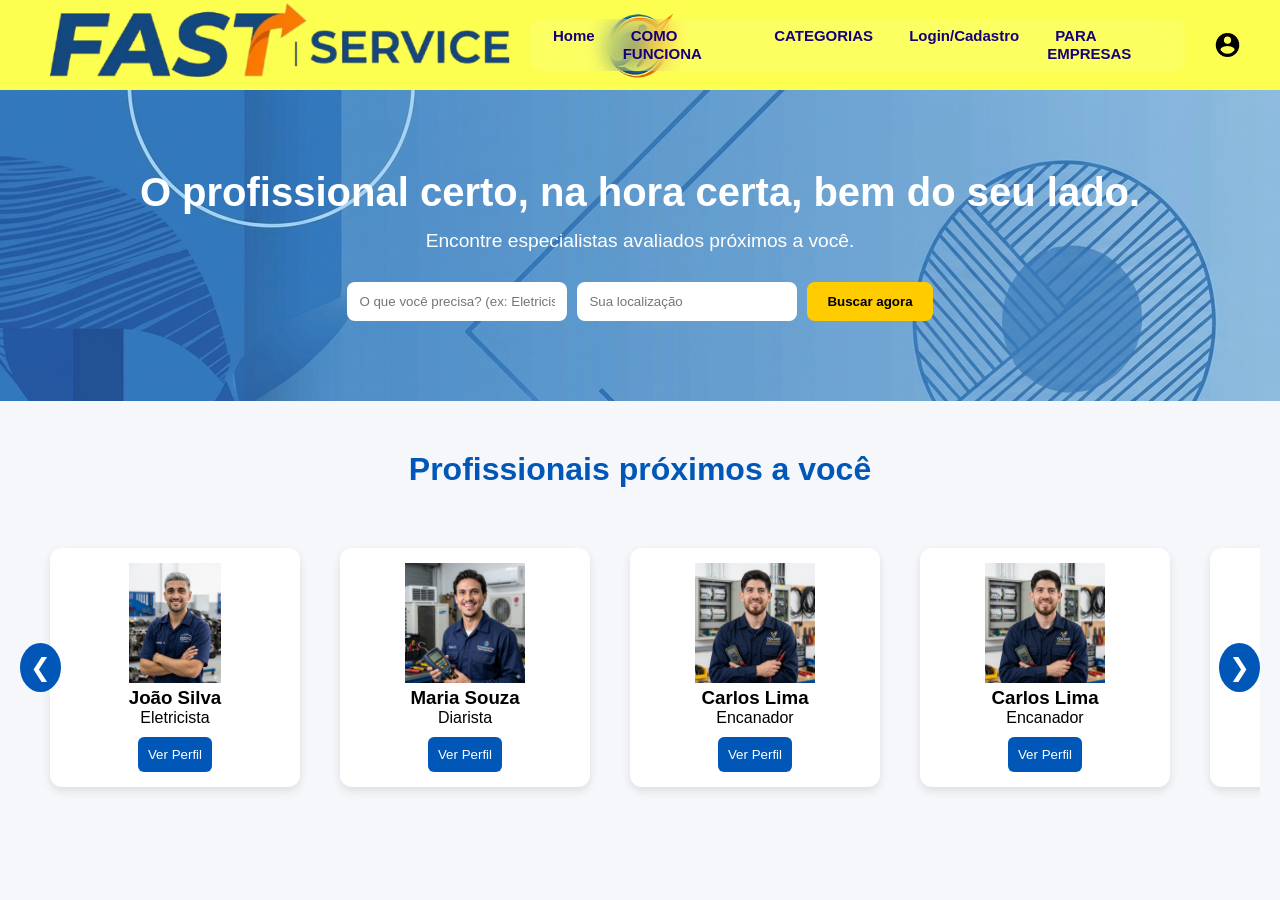
==== fast-service/home-page.html @ c53a156b "Organização do CSS em arquivos separados, criação da pagina de teste login-page.html, padronização d" ====
<!DOCTYPE html>
<html lang="pt-br">
<head>
    <meta charset="UTF-8">
    <meta name="viewport" content="width=device-width, initial-scale=1.0">
    <link rel="stylesheet" href="css/home-page.css">
    <link rel="stylesheet" href="css/navbar.css">
    <link rel="icon" href="img/logo-fastservice-removebg-preview.png">
    <script src="js/index.js" defer></script>
    <title>Fast Service</title>
    
</head>
<body>
  
  <header class="navbar">

      <div class="inicio">
          <img src="img/back-removebg-preview.png" alt="Fast Service" width="500">
      </div>

      <nav>
          <img src="img/logo-fastservice-removebg-preview.png" alt="Logo do site" class="logo">

          <ul class="menu">
              <li><a href="">Home</a></li>
              <li><a href="">COMO FUNCIONA</a></li>
              <li><a href="">CATEGORIAS</a></li>
              <li><a href="">Login/Cadastro</a></li>
              <li><a href="">PARA EMPRESAS</a></li>
          </ul>

          <div class="user-area">
              <img src="img/user.png" alt="User" class="users" id="userIcon">

              <div class="user-menu" id="userMenu">
                  <h3>Login</h3>
                  <input type="text" placeholder="Email">
                  <input type="password" placeholder="Senha">
                  <button>Entrar</button>
              </div>
          </div>
      </nav>

  </header>
  
  <!-- HERO -->
  <section class="hero">
    <h1>O profissional certo, na hora certa, bem do seu lado.</h1>
    <p>Encontre especialistas avaliados próximos a você.</p>

    <div class="search-box">
      <input type="text" id="servico" placeholder="O que você precisa? (ex: Eletricista, Mecânico)">
      <input type="text" id="local" placeholder="Sua localização">
      <button onclick="buscar()">Buscar agora</button>
    </div>
  </section>

  <!-- PROFISSIONAIS -->
    <section class="profissionais">
    <h2>Profissionais próximos a você</h2>

    <div class="carrossel-container">

      <button class="seta esquerda" onclick="scrollCarrossel(-1)">❮</button>

      <div class="carrossel" id="carrossel">
        
        <!-- PROFISSIONAIS 01-->
        <div class="card">
          
          <img src="img/mecanico.PNG">
          <h3>João Silva</h3>
          <p>Eletricista</p>
          <button onclick="verPerfil('Miguel Nunes')">Ver Perfil</button>
        
        </div>
        <!-- PROFISSIONAIS 02-->
        <div class="card">
          
          <img src="img/eletronico.PNG">
          <h3>Maria Souza</h3>
          <p>Diarista</p>
          <button onclick="verPerfil('Miguel Nunes')">Ver Perfil</button>
          
        </div>
        <!-- PROFISSIONAIS 03-->
        <div class="card">
        
          <img src="img/eletricista.PNG">
          <h3>Carlos Lima</h3>
          <p>Encanador</p>
          <button onclick="verPerfil('Miguel Nunes')">Ver Perfil</button>
        
        </div>
        <!-- PROFISSIONAIS 04-->
        <div class="card">

          <img src="img/eletricista.PNG">
          <h3>Carlos Lima</h3>
          <p>Encanador</p>
          <button onclick="verPerfil('Miguel Nunes')">Ver Perfil</button>
        
        </div>
        <!-- PROFISSIONAIS 05-->
        <div class="card">
          
          <img src="img/eletricista.PNG">
          <h3>Carlos Lima</h3>
          <p>Encanador</p>
          <button onclick="verPerfil('Miguel Nunes')">Ver Perfil</button>

        </div>
        <!-- PROFISSIONAIS 06-->
        <div class="card">
          
          <img src="img/eletricista.PNG">
          <h3>Carlos Lima</h3>
          <p>Encanador</p>
          <button onclick="verPerfil('Miguel Nunes')">Ver Perfil</button>
        
        </div>
        <!-- PROFISSIONAIS 07-->
        <div class="card">
          
          <img src="img/eletricista.PNG">
          <h3>Carlos Lima</h3>
          <p>Encanador</p>
          <button onclick="verPerfil('Miguel Nunes')">Ver Perfil</button>
        
        </div>

        <!-- pode duplicar mais -->
        
      </div>
    
      <button class="seta direita" onclick="scrollCarrossel(1)">❯</button>
      
    </div>
  </section>

  <div id="modalPerfil" class="modal">
    <div class="modal-content">
      <span onclick="fecharModal()" class="fechar">&times;</span>
      <h2 id="nomePerfil"></h2>
      <p>Informações do profissional...</p>
    </div>
  </div>


</body>
</html>
---- fast-service/css/home-page.css ----
*{
margin: 0;
padding: 0;
box-sizing: border-box;
font-family: Arial, sans-serif;
}

body {
  background-color: #f5f7fa;
}

.hero {
 background-image: url('../img/fundo.PNG');
  color: white;
  text-align: center;
  padding: 80px 20px;
}

.hero h1 {
  font-size: 2.5rem;
  margin-bottom: 15px;
}

.hero p {
  font-size: 1.2rem;
  margin-bottom: 30px;
}


.search-box {
  display: flex;
  justify-content: center;
  gap: 10px;
  flex-wrap: wrap;
}

.search-box input {
  padding: 12px;
  border-radius: 8px;
  border: none;
  width: 220px;
  outline: none;
}

.search-box button {
  background-color: #ffcc00;
  color: #000;
  border: none;
  padding: 12px 20px;
  border-radius: 8px;
  cursor: pointer;
  font-weight: bold;
  transition: 0.3s;
}

.search-box button:hover {
  background-color: #e6b800;
}


.profissionais {
  padding: 50px 20px;
  text-align: center;
}

.profissionais h2 {
  font-size: 2rem;
  color: #0057b8;
  margin-bottom: 30px;
}


.card {
  background: white;
  border-radius: 12px;
  padding: 20px;
  margin: 10px;
  display: inline-block;
  width: 250px;
  box-shadow: 0 4px 10px rgba(0,0,0,0.1);
  transition: 0.3s;
}

.card:hover {
  transform: translateY(-5px);
}


.card button {
  background-color: #0057b8;
  color: white;
  border: none;
  padding: 10px;
  border-radius: 6px;
  margin-top: 10px;
  cursor: pointer;
}

.card button:hover {
  background-color: #003f88;
}body {
    margin: 0;
}

.carrossel-container {
  position: relative;
  display: flex;
  align-items: center;
}

.carrossel {
  display: flex;
  overflow-x: hidden;
  scroll-behavior: smooth;
  gap: 20px;
  padding: 20px;
}

/* CARD */
.card {
  min-width: 200px;
  background: white;
  border-radius: 12px;
  padding: 15px;
  text-align: center;
  flex-shrink: 0;
}

.card img {
  width: 100%;
  height: 120px;
  border-radius: 10px;
  object-fit: contain;
}

/* SETAS */
.seta {
  position: absolute;
  background: #0057b8;
  color: white;
  border: none;
  font-size: 25px;
  padding: 10px;
  cursor: pointer;
  border-radius: 50%;
  z-index: 10;
}

.esquerda {
  left: 0;
}

.direita {
  right: 0;
}
.modal {
  display: none;
  position: fixed;
  top: 0;
  left: 0;
  width: 100%;
  height: 100%;
  background: rgba(0,0,0,0.6);
}

.modal-content {
  background: white;
  margin: 10% auto;
  padding: 20px;
  width: 300px;
  border-radius: 10px;
  text-align: center;
}

.fechar {
  float: right;
  cursor: pointer;
  font-size: 20px;
}
---- fast-service/css/navbar.css ----
*{
margin: 0;
padding: 0;
box-sizing: border-box;
font-family: Arial, sans-serif;
}

.navbar {
    background-color: rgb(252, 255, 80);
    display: flex;
    align-items: center;
    justify-content: space-between;
    padding: 15px 30px;
    height: 90px;
    position: relative;
}

/* NAV */
nav {
    display: flex;
    align-items: center;
    gap: 20px;
}

/* LOGO CENTRAL */
.logo {
    position: absolute;
    left: 50%;
    transform: translateX(-50%);
    width: 70px;
}

/* MENU */
.menu {
    list-style: none;
    display: flex;
    gap: 20px;
    margin: 0;
    padding: 8px 15px;
    background: rgba(255, 255, 255, 0.1);
    border-radius: 10px;
    backdrop-filter: blur(10px);
}

/* LINKS */
.menu li a {
    text-decoration: none;
    color: rgb(22, 0, 121);
    font-weight: bold;
    padding: 4px 8px;
    border-radius: 5px;
    transition: 0.3s;
    font-size: 15px;
}

.menu li a:hover {
    background-color: white;
    color: rgb(148, 101, 0);
    transform: translateY(-2px) scale(1.05);
    box-shadow: 0 4px 10px rgba(0,0,0,0.2);
}

/* USER */
.users {
    width: 45px;
    cursor: pointer;
}

/* AREA DO USER */
.user-area {
    position: relative;
    display: flex;
    align-items: center;
}

/* MENU LOGIN */
.user-menu {
    position: absolute;
    top: 60px;
    right: 0;
    width: 220px;
    background: white;
    border-radius: 10px;
    padding: 15px;
    box-shadow: 0 4px 15px rgba(0,0,0,0.2);
    display: none;
    flex-direction: column;
    gap: 10px;
    z-index: 1000;
}

/* INPUTS */
.user-menu input {
    padding: 8px;
    border: 1px solid #ccc;
    border-radius: 5px;
}

/* BOTÃO */
.user-menu button {
    padding: 8px;
    border: none;
    background: rgb(252, 255, 80);
    font-weight: bold;
    cursor: pointer;
    border-radius: 5px;
}
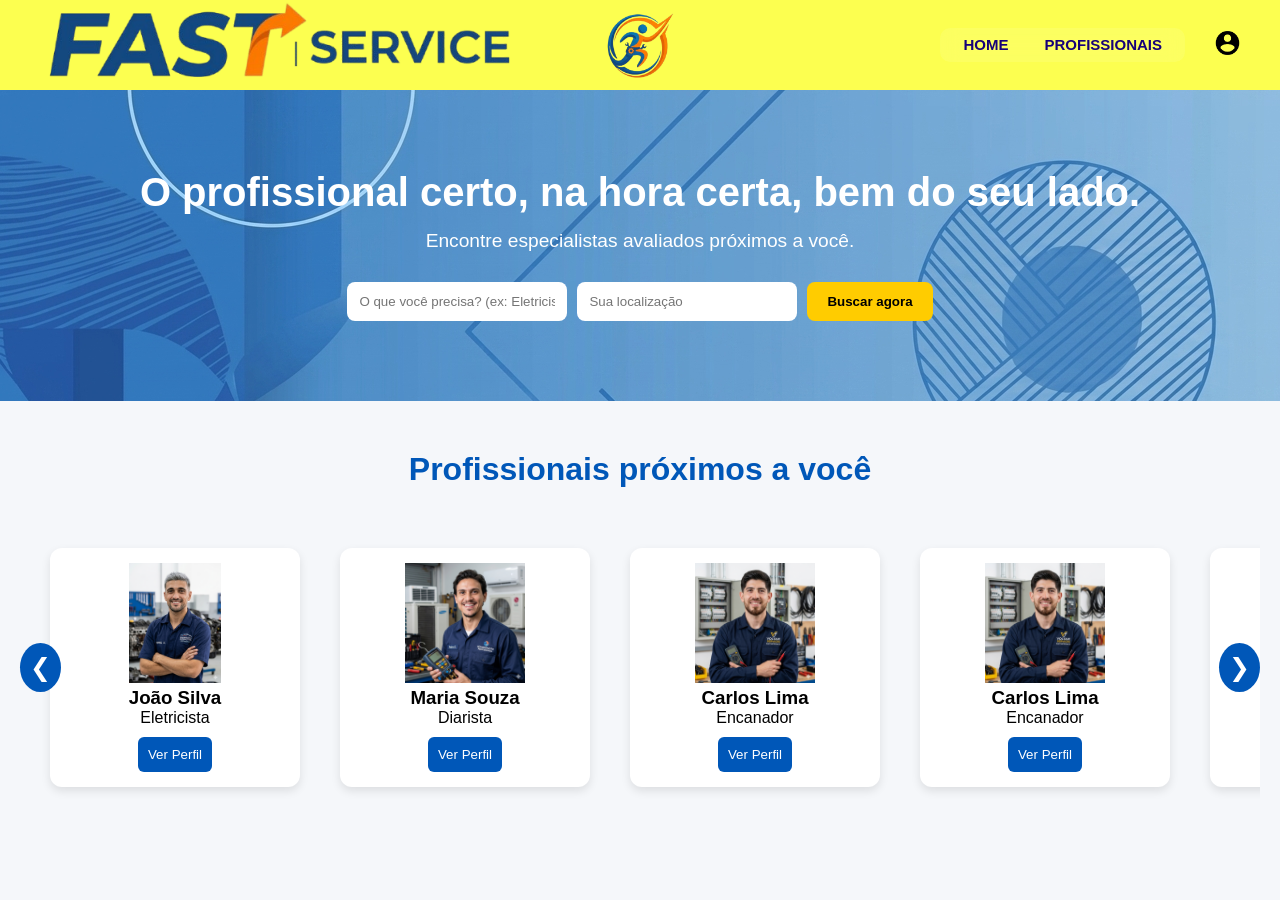
==== commit 1933689f: "Pequenas alterações na navbar, reformulação do form de cadastro, criação do form da pagina de login," ====
--- a/fast-service/home-page.html
+++ b/fast-service/home-page.html
@@ -8,144 +8,128 @@
     <link rel="icon" href="img/logo-fastservice-removebg-preview.png">
     <script src="js/index.js" defer></script>
     <title>Fast Service</title>
-    
 </head>
 <body>
-  
-  <header class="navbar">
-
-      <div class="inicio">
-          <img src="img/back-removebg-preview.png" alt="Fast Service" width="500">
-      </div>
-
-      <nav>
-          <img src="img/logo-fastservice-removebg-preview.png" alt="Logo do site" class="logo">
-
-          <ul class="menu">
-              <li><a href="">Home</a></li>
-              <li><a href="">COMO FUNCIONA</a></li>
-              <li><a href="">CATEGORIAS</a></li>
-              <li><a href="">Login/Cadastro</a></li>
-              <li><a href="">PARA EMPRESAS</a></li>
-          </ul>
-
-          <div class="user-area">
-              <img src="img/user.png" alt="User" class="users" id="userIcon">
-
-              <div class="user-menu" id="userMenu">
-                  <h3>Login</h3>
-                  <input type="text" placeholder="Email">
-                  <input type="password" placeholder="Senha">
-                  <button>Entrar</button>
-              </div>
-          </div>
-      </nav>
-
-  </header>
-  
-  <!-- HERO -->
-  <section class="hero">
-    <h1>O profissional certo, na hora certa, bem do seu lado.</h1>
-    <p>Encontre especialistas avaliados próximos a você.</p>
-
-    <div class="search-box">
-      <input type="text" id="servico" placeholder="O que você precisa? (ex: Eletricista, Mecânico)">
-      <input type="text" id="local" placeholder="Sua localização">
-      <button onclick="buscar()">Buscar agora</button>
-    </div>
-  </section>
-
-  <!-- PROFISSIONAIS -->
-    <section class="profissionais">
-    <h2>Profissionais próximos a você</h2>
-
-    <div class="carrossel-container">
-
-      <button class="seta esquerda" onclick="scrollCarrossel(-1)">❮</button>
-
-      <div class="carrossel" id="carrossel">
-        
-        <!-- PROFISSIONAIS 01-->
-        <div class="card">
-          
-          <img src="img/mecanico.PNG">
-          <h3>João Silva</h3>
-          <p>Eletricista</p>
-          <button onclick="verPerfil('Miguel Nunes')">Ver Perfil</button>
-        
-        </div>
-        <!-- PROFISSIONAIS 02-->
-        <div class="card">
-          
-          <img src="img/eletronico.PNG">
-          <h3>Maria Souza</h3>
-          <p>Diarista</p>
-          <button onclick="verPerfil('Miguel Nunes')">Ver Perfil</button>
-          
-        </div>
-        <!-- PROFISSIONAIS 03-->
-        <div class="card">
-        
-          <img src="img/eletricista.PNG">
-          <h3>Carlos Lima</h3>
-          <p>Encanador</p>
-          <button onclick="verPerfil('Miguel Nunes')">Ver Perfil</button>
-        
-        </div>
-        <!-- PROFISSIONAIS 04-->
-        <div class="card">
-
-          <img src="img/eletricista.PNG">
-          <h3>Carlos Lima</h3>
-          <p>Encanador</p>
-          <button onclick="verPerfil('Miguel Nunes')">Ver Perfil</button>
-        
-        </div>
-        <!-- PROFISSIONAIS 05-->
-        <div class="card">
-          
-          <img src="img/eletricista.PNG">
-          <h3>Carlos Lima</h3>
-          <p>Encanador</p>
-          <button onclick="verPerfil('Miguel Nunes')">Ver Perfil</button>
-
-        </div>
-        <!-- PROFISSIONAIS 06-->
-        <div class="card">
-          
-          <img src="img/eletricista.PNG">
-          <h3>Carlos Lima</h3>
-          <p>Encanador</p>
-          <button onclick="verPerfil('Miguel Nunes')">Ver Perfil</button>
-        
-        </div>
-        <!-- PROFISSIONAIS 07-->
-        <div class="card">
-          
-          <img src="img/eletricista.PNG">
-          <h3>Carlos Lima</h3>
-          <p>Encanador</p>
-          <button onclick="verPerfil('Miguel Nunes')">Ver Perfil</button>
-        
+    <header class="navbar">
+        <div class="inicio">
+            <img src="img/back-removebg-preview.png" alt="Fast Service" width="500">
         </div>
 
-        <!-- pode duplicar mais -->
+        <nav>
+            <img src="img/logo-fastservice-removebg-preview.png" alt="Logo do site" class="logo">
+
+            <ul class="menu">
+                <li><a href="home-page.html">HOME</a></li>
+                <li><a href="professionals-page.html">PROFISSIONAIS</a></li>
+            </ul>
+
+            <div class="user-area">
+                <a href="login-page.html"><img src="img/user.png" alt="" class="users" id="userIcon"></a>
+            </div>
+        </nav>
+    </header>
+
+    <!-- HERO -->
+    <section class="hero">
+        <h1>O profissional certo, na hora certa, bem do seu lado.</h1>
+        <p>Encontre especialistas avaliados próximos a você.</p>
+
+        <div class="search-box">
+            <input type="text" id="servico" placeholder="O que você precisa? (ex: Eletricista, Mecânico)">
+            <input type="text" id="local" placeholder="Sua localização">
+            <button onclick="buscar()">Buscar agora</button>
+        </div>
+    </section>
+
+    <!-- PROFISSIONAIS -->
+        <section class="profissionais">
+        <h2>Profissionais próximos a você</h2>
+
+        <div class="carrossel-container">
+
+            <button class="seta esquerda" onclick="scrollCarrossel(-1)">❮</button>
+
+            <div class="carrossel" id="carrossel">
+                
+                <!-- PROFISSIONAIS 01-->
+                <div class="card">
+                    
+                    <img src="img/mecanico.PNG">
+                    <h3>João Silva</h3>
+                    <p>Eletricista</p>
+                    <button onclick="verPerfil('Miguel Nunes')">Ver Perfil</button>
+                
+                </div>
+                <!-- PROFISSIONAIS 02-->
+                <div class="card">
+                    
+                    <img src="img/eletronico.PNG">
+                    <h3>Maria Souza</h3>
+                    <p>Diarista</p>
+                    <button onclick="verPerfil('Miguel Nunes')">Ver Perfil</button>
+                    
+                </div>
+                <!-- PROFISSIONAIS 03-->
+                <div class="card">
+                
+                    <img src="img/eletricista.PNG">
+                    <h3>Carlos Lima</h3>
+                    <p>Encanador</p>
+                    <button onclick="verPerfil('Miguel Nunes')">Ver Perfil</button>
+                
+                </div>
+                <!-- PROFISSIONAIS 04-->
+                <div class="card">
+
+                    <img src="img/eletricista.PNG">
+                    <h3>Carlos Lima</h3>
+                    <p>Encanador</p>
+                    <button onclick="verPerfil('Miguel Nunes')">Ver Perfil</button>
+                
+                </div>
+                <!-- PROFISSIONAIS 05-->
+                <div class="card">
+                    
+                    <img src="img/eletricista.PNG">
+                    <h3>Carlos Lima</h3>
+                    <p>Encanador</p>
+                    <button onclick="verPerfil('Miguel Nunes')">Ver Perfil</button>
+
+                </div>
+                <!-- PROFISSIONAIS 06-->
+                <div class="card">
+                    
+                    <img src="img/eletricista.PNG">
+                    <h3>Carlos Lima</h3>
+                    <p>Encanador</p>
+                    <button onclick="verPerfil('Miguel Nunes')">Ver Perfil</button>
+                
+                </div>
+                <!-- PROFISSIONAIS 07-->
+                <div class="card">
+                    
+                    <img src="img/eletricista.PNG">
+                    <h3>Carlos Lima</h3>
+                    <p>Encanador</p>
+                    <button onclick="verPerfil('Miguel Nunes')">Ver Perfil</button>
+                
+                </div>
+
+                <!-- pode duplicar mais -->
+                
+            </div>
         
-      </div>
+            <button class="seta direita" onclick="scrollCarrossel(1)">❯</button>
+            
+        </div>
+    </section>
     
-      <button class="seta direita" onclick="scrollCarrossel(1)">❯</button>
-      
+    <div id="modalPerfil" class="modal">
+        <div class="modal-content">
+            <span onclick="fecharModal()" class="fechar">&times;</span>
+            <h2 id="nomePerfil"></h2>
+            <p>Informações do profissional...</p>
+        </div>
     </div>
-  </section>
-
-  <div id="modalPerfil" class="modal">
-    <div class="modal-content">
-      <span onclick="fecharModal()" class="fechar">&times;</span>
-      <h2 id="nomePerfil"></h2>
-      <p>Informações do profissional...</p>
-    </div>
-  </div>
-
-
 </body>
 </html>
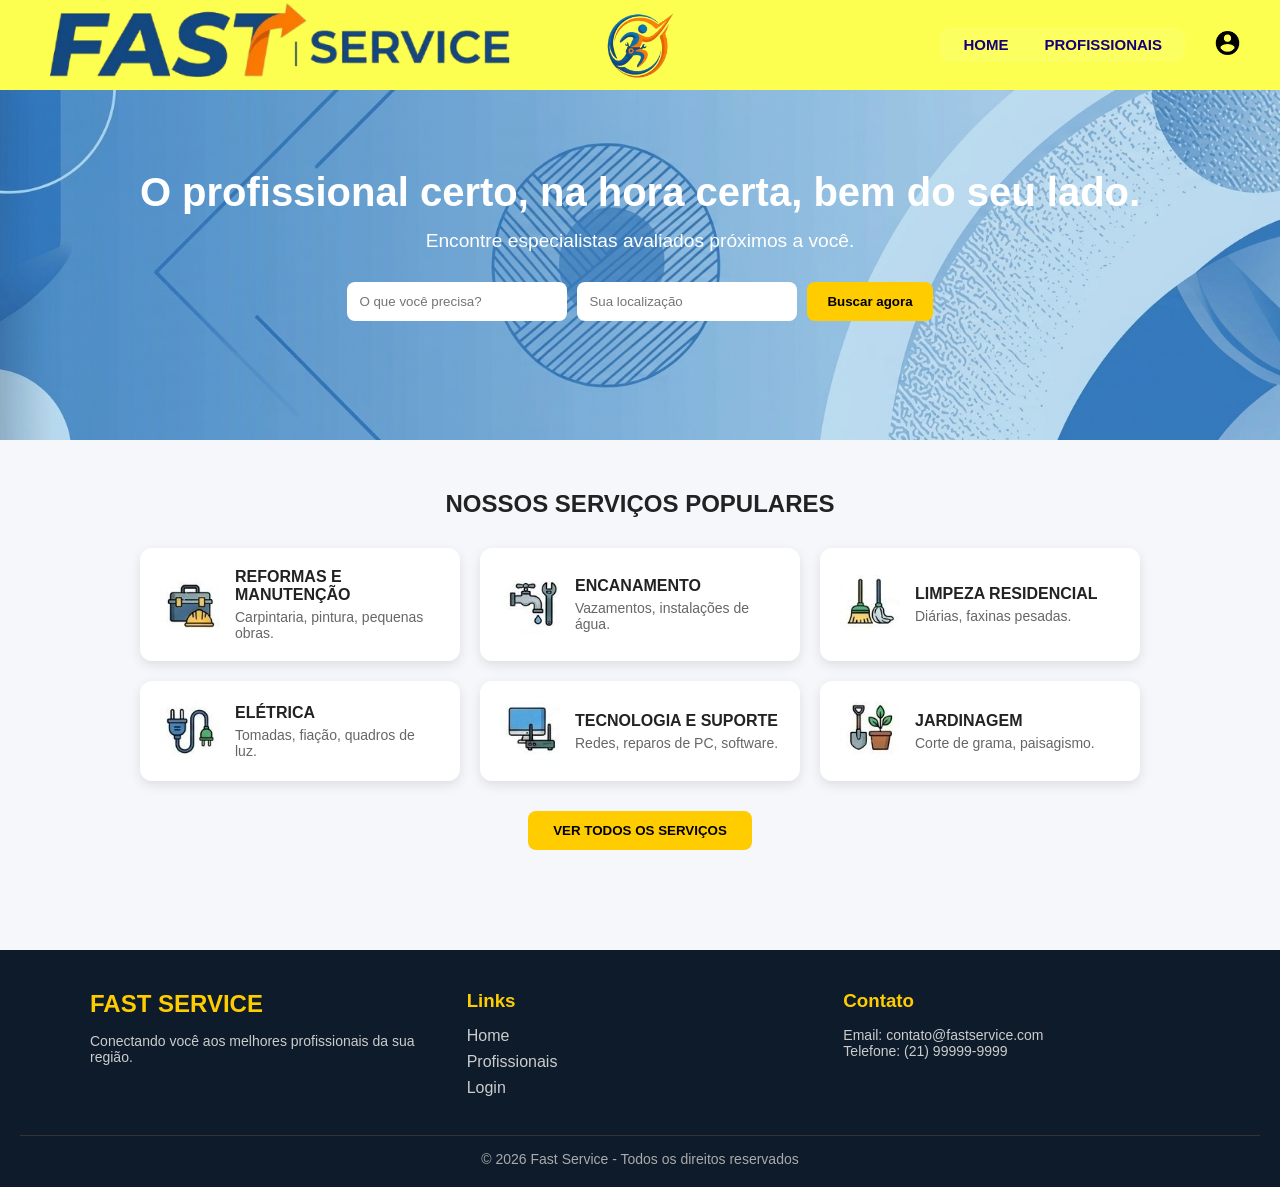
==== commit 23d0ad5a: "fast service 1.0 Reformulação total da home e professionals. Adição de @media em todas as paginas, r" ====
--- a/fast-service/home-page.html
+++ b/fast-service/home-page.html
@@ -6,7 +6,7 @@
     <link rel="stylesheet" href="css/home-page.css">
     <link rel="stylesheet" href="css/navbar.css">
     <link rel="icon" href="img/logo-fastservice-removebg-preview.png">
-    <script src="js/index.js" defer></script>
+    <script src="js/home-page.js" defer></script>
     <title>Fast Service</title>
 </head>
 <body>
@@ -30,99 +30,84 @@
     </header>
 
     <!-- HERO -->
+
     <section class="hero">
         <h1>O profissional certo, na hora certa, bem do seu lado.</h1>
         <p>Encontre especialistas avaliados próximos a você.</p>
+       
+        <div class="search-box">
+            <div class="autocomplete-container">
+                <input type="text" id="servico" placeholder="O que você precisa?" autocomplete="off">
+                <div id="lista-sugestoes" class="sugestoes-box"></div>
+            </div>
 
-        <div class="search-box">
-            <input type="text" id="servico" placeholder="O que você precisa? (ex: Eletricista, Mecânico)">
-            <input type="text" id="local" placeholder="Sua localização">
-            <button onclick="buscar()">Buscar agora</button>
+            <div class="autocomplete-container">
+                <input type="text" id="local" placeholder="Sua localização" autocomplete="off">
+                <div id="lista-regioes" class="sugestoes-box"></div>
+            </div>
+
+            <button onclick="buscar()"> Buscar agora </button>
         </div>
     </section>
 
-    <!-- PROFISSIONAIS -->
-        <section class="profissionais">
-        <h2>Profissionais próximos a você</h2>
+    <section class="servicos">
+        <h2> NOSSOS SERVIÇOS POPULARES </h2>
 
-        <div class="carrossel-container">
+        <div class="grid-servicos">
+            <a href="professionals-page.html?servico=Construtor" class="card-servico">
+                <img src="img/construtor.jpeg">
+                <div>
+                    <h3>REFORMAS E MANUTENÇÃO</h3>
+                    <p>Carpintaria, pintura, pequenas obras.</p>
+                </div>
+            </a>
 
-            <button class="seta esquerda" onclick="scrollCarrossel(-1)">❮</button>
+            <a href="professionals-page.html?servico=Encanamento" class="card-servico">
+                <img src="img/hidraulica.jpeg">
+                <div>
+                    <h3>ENCANAMENTO</h3>
+                    <p>Vazamentos, instalações de água.</p>
+                </div>
+            </a>
 
-            <div class="carrossel" id="carrossel">
-                
-                <!-- PROFISSIONAIS 01-->
-                <div class="card">
-                    
-                    <img src="img/mecanico.PNG">
-                    <h3>João Silva</h3>
-                    <p>Eletricista</p>
-                    <button onclick="verPerfil('Miguel Nunes')">Ver Perfil</button>
-                
+            <a href="professionals-page.html?servico=Limpeza" class="card-servico">
+                <img src="img/limpeza.jpeg">
+                <div>
+                    <h3>LIMPEZA RESIDENCIAL</h3>
+                    <p>Diárias, faxinas pesadas.</p>
                 </div>
-                <!-- PROFISSIONAIS 02-->
-                <div class="card">
-                    
-                    <img src="img/eletronico.PNG">
-                    <h3>Maria Souza</h3>
-                    <p>Diarista</p>
-                    <button onclick="verPerfil('Miguel Nunes')">Ver Perfil</button>
-                    
+            </a>
+
+            <a href="professionals-page.html?servico=Eletricista" class="card-servico">
+                <img src="img/eletricista.jpeg">
+                <div>
+                    <h3>ELÉTRICA</h3>
+                    <p>Tomadas, fiação, quadros de luz.</p>
                 </div>
-                <!-- PROFISSIONAIS 03-->
-                <div class="card">
-                
-                    <img src="img/eletricista.PNG">
-                    <h3>Carlos Lima</h3>
-                    <p>Encanador</p>
-                    <button onclick="verPerfil('Miguel Nunes')">Ver Perfil</button>
-                
+            </a>
+
+            <a href="professionals-page.html?servico=Tecnologia" class="card-servico">
+                <img src="img/informatica.jpeg">
+                <div>
+                    <h3>TECNOLOGIA E SUPORTE</h3>
+                    <p>Redes, reparos de PC, software.</p>
                 </div>
-                <!-- PROFISSIONAIS 04-->
-                <div class="card">
+            </a>
 
-                    <img src="img/eletricista.PNG">
-                    <h3>Carlos Lima</h3>
-                    <p>Encanador</p>
-                    <button onclick="verPerfil('Miguel Nunes')">Ver Perfil</button>
-                
+            <a href="professionals-page.html?servico=Jardinagem" class="card-servico">
+            <img src="img/jardinagem.jpeg">
+                <div>
+                    <h3>JARDINAGEM</h3>
+                    <p>Corte de grama, paisagismo.</p>
                 </div>
-                <!-- PROFISSIONAIS 05-->
-                <div class="card">
-                    
-                    <img src="img/eletricista.PNG">
-                    <h3>Carlos Lima</h3>
-                    <p>Encanador</p>
-                    <button onclick="verPerfil('Miguel Nunes')">Ver Perfil</button>
+            </a>
+        </div>
 
-                </div>
-                <!-- PROFISSIONAIS 06-->
-                <div class="card">
-                    
-                    <img src="img/eletricista.PNG">
-                    <h3>Carlos Lima</h3>
-                    <p>Encanador</p>
-                    <button onclick="verPerfil('Miguel Nunes')">Ver Perfil</button>
-                
-                </div>
-                <!-- PROFISSIONAIS 07-->
-                <div class="card">
-                    
-                    <img src="img/eletricista.PNG">
-                    <h3>Carlos Lima</h3>
-                    <p>Encanador</p>
-                    <button onclick="verPerfil('Miguel Nunes')">Ver Perfil</button>
-                
-                </div>
-
-                <!-- pode duplicar mais -->
-                
-            </div>
-        
-            <button class="seta direita" onclick="scrollCarrossel(1)">❯</button>
-            
-        </div>
+        <a href="professionals-page.html">
+            <button class="btn-servicos">VER TODOS OS SERVIÇOS</button>
+        </a>
     </section>
+  
     
     <div id="modalPerfil" class="modal">
         <div class="modal-content">
@@ -131,5 +116,36 @@
             <p>Informações do profissional...</p>
         </div>
     </div>
+
+    <footer class="footer">
+        <div class="footer-container">
+            <div class="footer-box">
+                <h2>FAST SERVICE</h2>
+                <p>Conectando você aos melhores profissionais da sua região.</p>
+            </div>
+
+            <div class="footer-box">
+                <h3>Links</h3>
+                <ul>
+                    <li><a href="home-page.html">Home</a></li>
+                    <li><a href="professionals-page.html">Profissionais</a></li>
+                    <li><a href="login-page.html">Login</a></li>
+                </ul>
+            </div>
+
+            <div class="footer-box">
+                <h3>Contato</h3>
+                <p>Email: contato@fastservice.com</p>
+                <p>Telefone: (21) 99999-9999</p>
+            </div>
+
+        </div>
+
+        <div class="footer-bottom">
+            <p>© 2026 Fast Service - Todos os direitos reservados</p>
+        </div>
+    </footer>
+
 </body>
-</html>+</html>
+
--- a/fast-service/css/home-page.css
+++ b/fast-service/css/home-page.css
@@ -4,26 +4,36 @@
 box-sizing: border-box;
 font-family: Arial, sans-serif;
 }
+.inicio img {
+    max-width: 100%;
+    height: auto;
+}
 
 body {
   background-color: #f5f7fa;
 }
 
 .hero {
- background-image: url('../img/fundo.PNG');
-  color: white;
+  background-image: url('../img/fundo.PNG');
+  background-size: cover;
+  background-position: center;
+  background-repeat: no-repeat;
+
+  height: 350px;
+
   text-align: center;
   padding: 80px 20px;
 }
-
 .hero h1 {
   font-size: 2.5rem;
   margin-bottom: 15px;
+  color: white
 }
 
 .hero p {
   font-size: 1.2rem;
   margin-bottom: 30px;
+    color: white
 }
 
 
@@ -102,19 +112,6 @@
     margin: 0;
 }
 
-.carrossel-container {
-  position: relative;
-  display: flex;
-  align-items: center;
-}
-
-.carrossel {
-  display: flex;
-  overflow-x: hidden;
-  scroll-behavior: smooth;
-  gap: 20px;
-  padding: 20px;
-}
 
 /* CARD */
 .card {
@@ -177,3 +174,195 @@
   cursor: pointer;
   font-size: 20px;
 }
+html, body {
+
+    min-height: 100%;
+}
+/* SERVIÇOS */
+.servicos {
+  background-color: #f5f7fa;
+  padding: 50px 20px;
+  text-align: center;
+  margin-top: 0px;
+}
+
+.servicos h2 {
+  font-size: 24px;
+  margin-bottom: 30px;
+  color: #222;
+}
+
+.grid-servicos {
+  display: grid;
+  grid-template-columns: repeat(auto-fit, minmax(280px, 1fr));
+  gap: 20px;
+  max-width: 1000px;
+  margin: auto;
+}
+
+.card-servico {
+  background: white;
+  border-radius: 12px;
+  padding: 20px;
+  display: flex;
+  align-items: center;
+  gap: 15px;
+  text-align: left;
+  box-shadow: 0 4px 12px rgba(0,0,0,0.1);
+  transition: 0.3s;
+  cursor: pointer;
+
+  text-decoration: none; 
+  color: inherit; 
+}
+
+.card-servico:hover {
+  transform: translateY(-5px);
+  box-shadow: 0 8px 20px rgba(0,0,0,0.15);
+}
+.card-servico:hover h3 {
+  color: #0057b8;
+}
+/* ÍCONE */
+.card-servico img {
+  width: 60px;
+  height: 60px;
+  object-fit: contain;
+}
+
+/* TEXTO */
+.card-servico h3 {
+  font-size: 16px;
+  margin-bottom: 5px;
+  color: #222;
+}
+
+.card-servico p {
+  font-size: 14px;
+  color: #666;
+}
+
+/* BOTÃO */
+.btn-servicos {
+  margin-top: 30px;
+  padding: 12px 25px;
+  background-color: #ffcc00;
+  border: none;
+  border-radius: 8px;
+  cursor: pointer;
+  font-weight: bold;
+  transition: 0.3s;
+}
+
+.btn-servicos:hover {
+  background-color: #e6b800;
+}
+/* FOOTER */
+.footer {
+  background-color: #0d1b2a;
+  color: #fff;
+  padding: 40px 20px 20px;
+  margin-top: 50px;
+}
+
+.footer-container {
+  display: flex;
+  justify-content: space-between;
+  flex-wrap: wrap;
+  max-width: 1100px;
+  margin: auto;
+  gap: 30px;
+}
+
+.footer-box {
+  flex: 1;
+  min-width: 250px;
+}
+
+.footer-box h2,
+.footer-box h3 {
+  margin-bottom: 15px;
+  color: #ffcc00;
+}
+
+.footer-box p {
+  font-size: 14px;
+  color: #ccc;
+}
+
+.footer-box ul {
+  list-style: none;
+}
+
+.footer-box ul li {
+  margin-bottom: 8px;
+}
+
+.footer-box ul li a {
+  text-decoration: none;
+  color: #ccc;
+  transition: 0.3s;
+}
+
+.footer-box ul li a:hover {
+  color: #ffcc00;
+}
+
+.footer-bottom {
+  text-align: center;
+  border-top: 1px solid #333;
+  margin-top: 30px;
+  padding-top: 15px;
+  font-size: 14px;
+  color: #aaa;
+}
+
+.autocomplete-container {
+    position: relative;
+    display: inline-block;
+}
+
+.sugestoes-box {
+    position: absolute;
+    top: 100%;
+    left: 0;
+    width: 100%;
+    background: white;
+    border-radius: 0 0 8px 8px;
+    box-shadow: 0 4px 10px rgba(0,0,0,0.1);
+    z-index: 1000;
+    max-height: 200px;
+    overflow-y: auto;
+    display: none; 
+}
+
+.sugestao-item {
+    padding: 12px;
+    cursor: pointer;
+    display: flex;
+    align-items: center;
+    gap: 10px;
+    border-bottom: 1px solid #eee;
+    color: #333;
+    text-align: left;
+}
+
+.sugestao-item:hover {
+    background-color: #f0f0f0;
+}
+
+.sugestao-item span.icone {
+    font-size: 1.2rem;
+}
+
+@media (max-width: 768px) {
+
+    .hero {
+        height: 550px;
+        padding-top: 100px;
+    }
+
+    .search-box {
+        display: grid;
+    }
+}
--- a/fast-service/css/navbar.css
+++ b/fast-service/css/navbar.css
@@ -15,14 +15,12 @@
     position: relative;
 }
 
-/* NAV */
 nav {
     display: flex;
     align-items: center;
     gap: 20px;
 }
 
-/* LOGO CENTRAL */
 .logo {
     position: absolute;
     left: 50%;
@@ -30,7 +28,6 @@
     width: 70px;
 }
 
-/* MENU */
 .menu {
     list-style: none;
     display: flex;
@@ -42,7 +39,6 @@
     backdrop-filter: blur(10px);
 }
 
-/* LINKS */
 .menu li a {
     text-decoration: none;
     color: rgb(22, 0, 121);
@@ -60,20 +56,17 @@
     box-shadow: 0 4px 10px rgba(0,0,0,0.2);
 }
 
-/* USER */
 .users {
     width: 45px;
     cursor: pointer;
 }
 
-/* AREA DO USER */
 .user-area {
     position: relative;
     display: flex;
     align-items: center;
 }
 
-/* MENU LOGIN */
 .user-menu {
     position: absolute;
     top: 60px;
@@ -89,14 +82,12 @@
     z-index: 1000;
 }
 
-/* INPUTS */
 .user-menu input {
     padding: 8px;
     border: 1px solid #ccc;
     border-radius: 5px;
 }
 
-/* BOTÃO */
 .user-menu button {
     padding: 8px;
     border: none;
@@ -104,4 +95,45 @@
     font-weight: bold;
     cursor: pointer;
     border-radius: 5px;
-}+}
+
+@media (max-width: 1024px) {
+    
+    .inicio img {
+        width: 50%;
+    }
+    
+}
+
+/*celular*/
+@media (max-width: 768px) {
+
+    nav {
+        gap: 0px;
+    }
+
+    .navbar {
+        padding: 15px;
+        width: 100%;
+    }
+
+    .logo {
+        position: inherit;
+        justify-self: start;
+        width: 14%;
+        justify-self: start;
+        transform: translateX(1px);
+    }
+
+    .inicio img {
+        display: none;
+    }
+
+    .user-area {
+        margin-left: auto;
+    }
+
+    .menu {
+        margin-left: auto;
+    }
+}
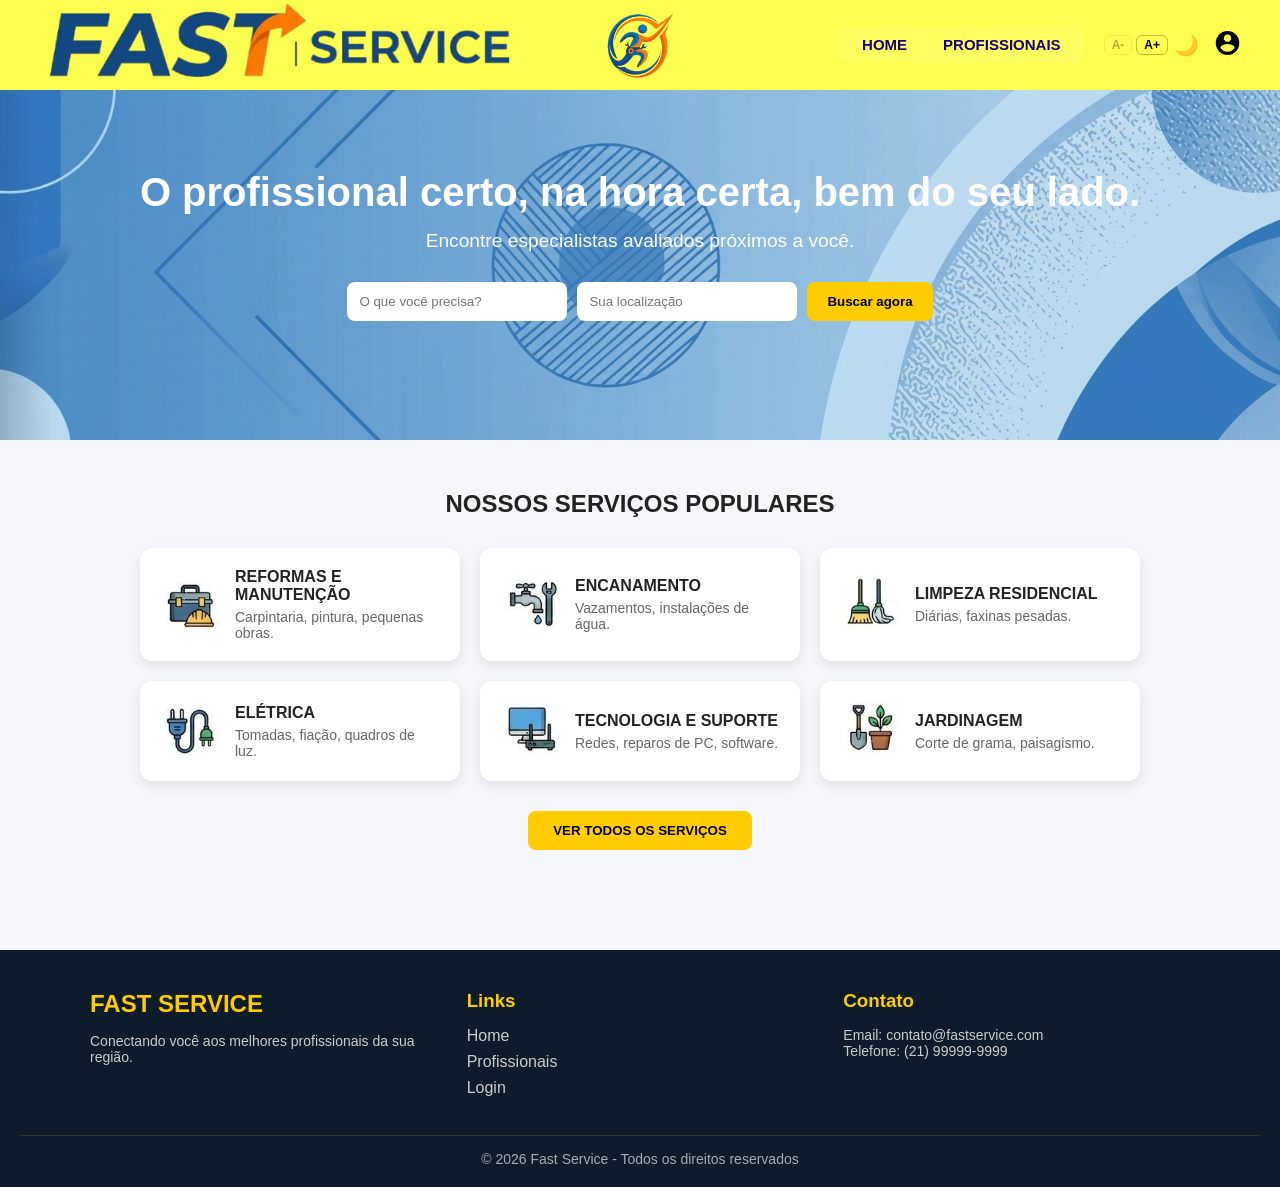
==== commit cfdc8750: "acessibilidade e navbar  fixada" ====
--- a/fast-service/home-page.html
+++ b/fast-service/home-page.html
@@ -10,24 +10,7 @@
     <title>Fast Service</title>
 </head>
 <body>
-    <header class="navbar">
-        <div class="inicio">
-            <img src="img/back-removebg-preview.png" alt="Fast Service" width="500">
-        </div>
-
-        <nav>
-            <img src="img/logo-fastservice-removebg-preview.png" alt="Logo do site" class="logo">
-
-            <ul class="menu">
-                <li><a href="home-page.html">HOME</a></li>
-                <li><a href="professionals-page.html">PROFISSIONAIS</a></li>
-            </ul>
-
-            <div class="user-area">
-                <a href="login-page.html"><img src="img/user.png" alt="" class="users" id="userIcon"></a>
-            </div>
-        </nav>
-    </header>
+    <script src="js/navbar.js"></script>
 
     <!-- HERO -->
 
--- a/fast-service/css/navbar.css
+++ b/fast-service/css/navbar.css
@@ -12,7 +12,15 @@
     justify-content: space-between;
     padding: 15px 30px;
     height: 90px;
-    position: relative;
+    position: fixed;
+    top: 0;
+    left: 0;
+    right: 0;
+    z-index: 100;
+}
+
+body {
+    padding-top: 90px;
 }
 
 nav {
